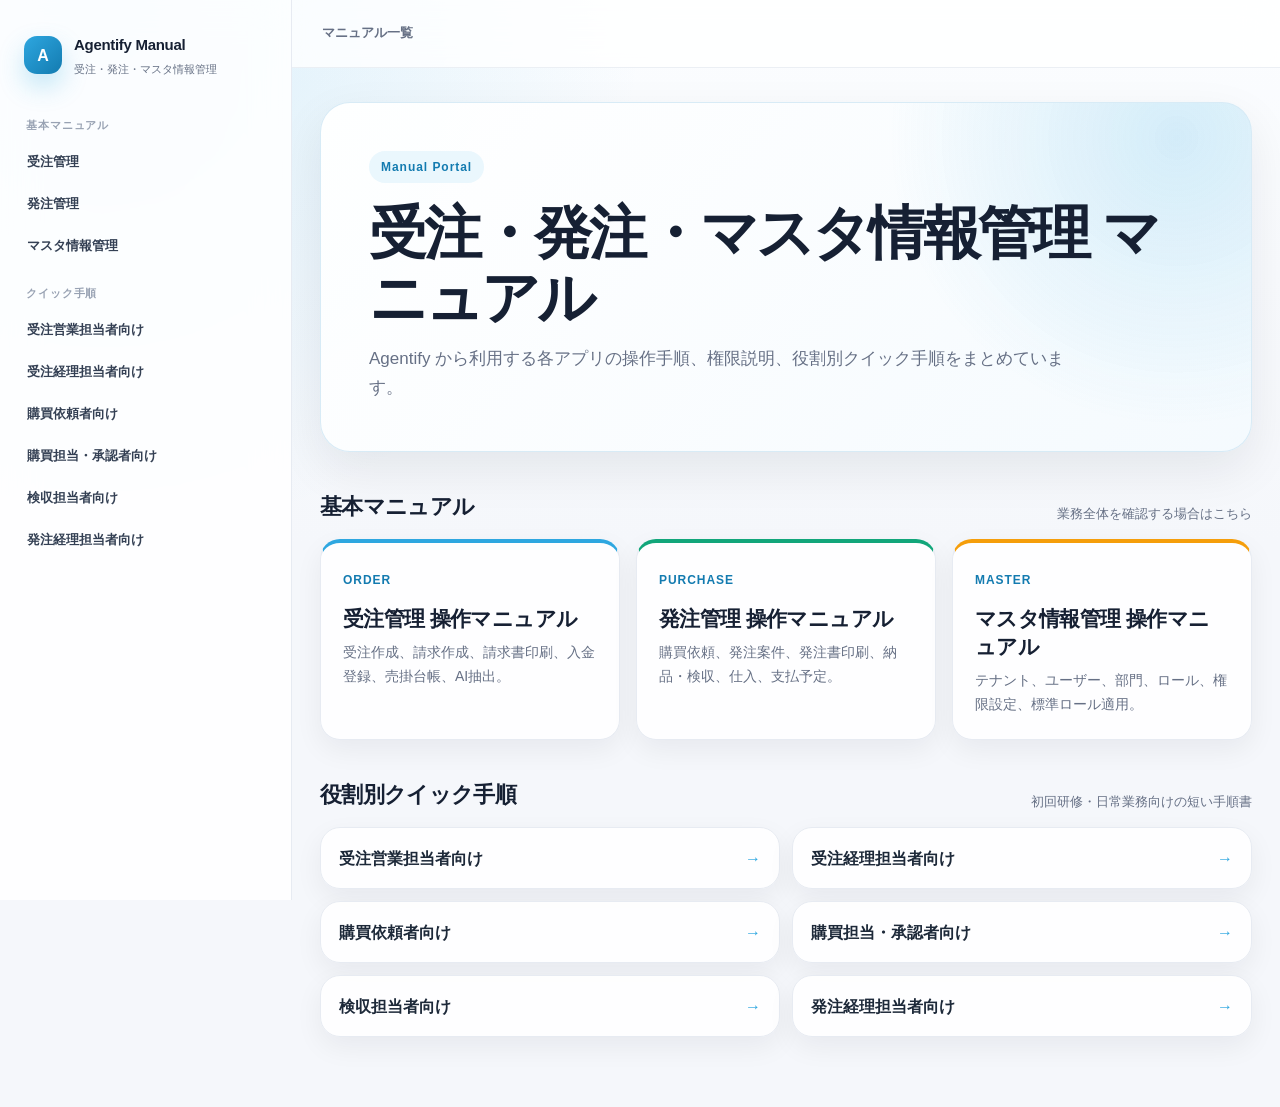
==== manuals/index.html @ 77ca08cf "reset" ====
<!doctype html>
<html lang="ja">
<head>
  <meta charset="utf-8">
  <meta name="viewport" content="width=device-width, initial-scale=1">
  <title>受注・発注・マスタ情報管理 マニュアル</title>
  <link rel="stylesheet" href="./manual-site.css">
</head>
<body>
  <div class="shell">
    <aside class="sidebar">
      <a class="brand" href="./index.html">
        <span class="brand-mark">A</span>
        <span>
          <strong>Agentify Manual</strong>
          <small>受注・発注・マスタ情報管理</small>
        </span>
      </a>

      <nav class="nav" aria-label="マニュアルメニュー">
        <p class="nav-label">基本マニュアル</p>
        <a href="#/order-management-manual.md" data-doc="order-management-manual.md">受注管理</a>
        <a href="#/purchase-management-manual.md" data-doc="purchase-management-manual.md">発注管理</a>
        <a href="#/master-management-manual.md" data-doc="master-management-manual.md">マスタ情報管理</a>

        <p class="nav-label">クイック手順</p>
        <a href="#/quick-guides/order-sales-quick-guide.md" data-doc="quick-guides/order-sales-quick-guide.md">受注営業担当者向け</a>
        <a href="#/quick-guides/order-accounting-quick-guide.md" data-doc="quick-guides/order-accounting-quick-guide.md">受注経理担当者向け</a>
        <a href="#/quick-guides/purchase-requester-quick-guide.md" data-doc="quick-guides/purchase-requester-quick-guide.md">購買依頼者向け</a>
        <a href="#/quick-guides/purchase-manager-quick-guide.md" data-doc="quick-guides/purchase-manager-quick-guide.md">購買担当・承認者向け</a>
        <a href="#/quick-guides/purchase-inspection-quick-guide.md" data-doc="quick-guides/purchase-inspection-quick-guide.md">検収担当者向け</a>
        <a href="#/quick-guides/purchase-accounting-quick-guide.md" data-doc="quick-guides/purchase-accounting-quick-guide.md">発注経理担当者向け</a>

      </nav>
    </aside>

    <main class="main">
      <header class="topbar">
        <button class="menu-button" type="button" aria-label="メニューを開く">☰</button>
        <div class="crumb" id="breadcrumb">マニュアル一覧</div>
      </header>

      <section id="home" class="home">
        <div class="hero">
          <span class="eyebrow">Manual Portal</span>
          <h1>受注・発注・マスタ情報管理 マニュアル</h1>
          <p>Agentify から利用する各アプリの操作手順、権限説明、役割別クイック手順をまとめています。</p>
        </div>

        <div class="section-title">
          <span>基本マニュアル</span>
          <small>業務全体を確認する場合はこちら</small>
        </div>
        <div class="card-grid">
          <a class="doc-card accent-order" href="#/order-management-manual.md">
            <span>Order</span>
            <strong>受注管理 操作マニュアル</strong>
            <p>受注作成、請求作成、請求書印刷、入金登録、売掛台帳、AI抽出。</p>
          </a>
          <a class="doc-card accent-purchase" href="#/purchase-management-manual.md">
            <span>Purchase</span>
            <strong>発注管理 操作マニュアル</strong>
            <p>購買依頼、発注案件、発注書印刷、納品・検収、仕入、支払予定。</p>
          </a>
          <a class="doc-card accent-master" href="#/master-management-manual.md">
            <span>Master</span>
            <strong>マスタ情報管理 操作マニュアル</strong>
            <p>テナント、ユーザー、部門、ロール、権限設定、標準ロール適用。</p>
          </a>
        </div>

        <div class="section-title">
          <span>役割別クイック手順</span>
          <small>初回研修・日常業務向けの短い手順書</small>
        </div>
        <div class="quick-grid">
          <a href="#/quick-guides/order-sales-quick-guide.md">受注営業担当者向け</a>
          <a href="#/quick-guides/order-accounting-quick-guide.md">受注経理担当者向け</a>
          <a href="#/quick-guides/purchase-requester-quick-guide.md">購買依頼者向け</a>
          <a href="#/quick-guides/purchase-manager-quick-guide.md">購買担当・承認者向け</a>
          <a href="#/quick-guides/purchase-inspection-quick-guide.md">検収担当者向け</a>
          <a href="#/quick-guides/purchase-accounting-quick-guide.md">発注経理担当者向け</a>
        </div>
      </section>

      <article id="document" class="document" hidden></article>
    </main>
  </div>

  <div class="overlay" hidden></div>
  <script src="./manual-site.js"></script>
</body>
</html>
---- manuals/manual-site.css ----
:root {
  --bg: #f5f7fb;
  --panel: #ffffff;
  --text: #162033;
  --muted: #667085;
  --line: #e7ebf2;
  --blue: #2ea7e0;
  --blue-dark: #137bb0;
  --green: #12a67a;
  --orange: #f59e0b;
  --shadow: 0 18px 48px rgba(17, 24, 39, 0.08);
}

* { box-sizing: border-box; }

body {
  margin: 0;
  color: var(--text);
  background:
    radial-gradient(circle at 8% 0%, rgba(46, 167, 224, 0.16), transparent 34rem),
    linear-gradient(180deg, #fbfdff 0%, var(--bg) 34rem);
  font-family: -apple-system, BlinkMacSystemFont, "Segoe UI", "Noto Sans JP", "Hiragino Sans", "Yu Gothic", sans-serif;
  line-height: 1.7;
}

a { color: inherit; }

.shell {
  display: grid;
  grid-template-columns: 292px minmax(0, 1fr);
  min-height: 100vh;
}

.sidebar {
  position: sticky;
  top: 0;
  height: 100vh;
  padding: 22px 16px;
  border-right: 1px solid var(--line);
  background: rgba(255, 255, 255, 0.86);
  backdrop-filter: blur(18px);
  overflow-y: auto;
}

.brand {
  display: flex;
  align-items: center;
  gap: 12px;
  padding: 10px 8px 20px;
  text-decoration: none;
}

.brand-mark {
  display: grid;
  place-items: center;
  width: 38px;
  height: 38px;
  border-radius: 13px;
  color: #fff;
  background: linear-gradient(135deg, var(--blue), var(--blue-dark));
  font-weight: 900;
  box-shadow: 0 12px 26px rgba(46, 167, 224, 0.28);
}

.brand strong {
  display: block;
  font-size: 15px;
  letter-spacing: -0.02em;
}

.brand small {
  display: block;
  margin-top: 2px;
  color: var(--muted);
  font-size: 11px;
}

.nav-label {
  margin: 18px 10px 7px;
  color: #98a2b3;
  font-size: 11px;
  font-weight: 800;
  letter-spacing: 0.08em;
}

.nav a {
  display: block;
  margin: 2px 0;
  padding: 9px 11px;
  border-radius: 11px;
  color: #344054;
  text-decoration: none;
  font-size: 13px;
  font-weight: 650;
}

.nav a:hover {
  background: #f0f7fc;
  color: var(--blue-dark);
}

.nav a.active {
  background: #e9f7fd;
  color: var(--blue-dark);
}

.main {
  min-width: 0;
}

.topbar {
  position: sticky;
  top: 0;
  z-index: 10;
  display: flex;
  align-items: center;
  justify-content: space-between;
  gap: 14px;
  min-height: 68px;
  padding: 14px 30px;
  border-bottom: 1px solid rgba(231, 235, 242, 0.8);
  background: rgba(255, 255, 255, 0.78);
  backdrop-filter: blur(18px);
}

.menu-button {
  display: none;
  width: 38px;
  height: 38px;
  border: 1px solid var(--line);
  border-radius: 12px;
  background: #fff;
  color: var(--text);
  font-size: 18px;
}

.crumb {
  color: var(--muted);
  font-size: 13px;
  font-weight: 700;
}

.home,
.document {
  width: min(1080px, calc(100% - 56px));
  margin: 0 auto;
  padding: 34px 0 70px;
}

.hero {
  padding: 48px;
  border: 1px solid rgba(214, 234, 246, 0.95);
  border-radius: 30px;
  background:
    radial-gradient(circle at 92% 10%, rgba(46, 167, 224, 0.18), transparent 18rem),
    linear-gradient(135deg, rgba(255, 255, 255, 0.94), rgba(244, 250, 254, 0.94));
  box-shadow: var(--shadow);
}

.eyebrow {
  display: inline-flex;
  padding: 6px 12px;
  border-radius: 999px;
  color: var(--blue-dark);
  background: #eaf7fd;
  font-size: 12px;
  font-weight: 900;
  letter-spacing: 0.08em;
}

.hero h1 {
  margin: 18px 0 14px;
  max-width: 820px;
  font-size: clamp(34px, 5vw, 58px);
  line-height: 1.12;
  letter-spacing: -0.05em;
}

.hero p {
  margin: 0;
  max-width: 720px;
  color: var(--muted);
  font-size: 17px;
}

.section-title {
  display: flex;
  align-items: end;
  justify-content: space-between;
  gap: 20px;
  margin: 36px 0 14px;
}

.section-title span {
  font-size: 22px;
  font-weight: 900;
  letter-spacing: -0.03em;
}

.section-title small {
  color: var(--muted);
  font-size: 13px;
}

.card-grid {
  display: grid;
  grid-template-columns: repeat(3, minmax(0, 1fr));
  gap: 16px;
}

.doc-card,
.quick-grid a {
  border: 1px solid var(--line);
  border-radius: 20px;
  background: rgba(255, 255, 255, 0.94);
  box-shadow: 0 10px 28px rgba(17, 24, 39, 0.06);
  text-decoration: none;
  transition: transform 0.16s ease, box-shadow 0.16s ease, border-color 0.16s ease;
}

.doc-card {
  min-height: 176px;
  padding: 22px;
}

.doc-card:hover,
.quick-grid a:hover {
  transform: translateY(-3px);
  border-color: #a8dff4;
  box-shadow: 0 18px 38px rgba(17, 24, 39, 0.1);
}

.doc-card span {
  display: inline-flex;
  color: var(--blue-dark);
  font-size: 12px;
  font-weight: 900;
  letter-spacing: 0.08em;
  text-transform: uppercase;
}

.doc-card strong {
  display: block;
  margin: 12px 0 8px;
  font-size: 21px;
  line-height: 1.35;
  letter-spacing: -0.03em;
}

.doc-card p {
  margin: 0;
  color: var(--muted);
  font-size: 14px;
}

.accent-order { border-top: 4px solid var(--blue); }
.accent-purchase { border-top: 4px solid var(--green); }
.accent-master { border-top: 4px solid var(--orange); }

.quick-grid {
  display: grid;
  grid-template-columns: repeat(2, minmax(0, 1fr));
  gap: 12px;
}

.quick-grid a {
  display: flex;
  align-items: center;
  justify-content: space-between;
  min-height: 62px;
  padding: 16px 18px;
  color: #1d2939;
  font-weight: 800;
}

.quick-grid a::after {
  content: "→";
  color: var(--blue);
}

.document {
  max-width: 940px;
}

.doc-body {
  padding: 42px 48px 54px;
  border: 1px solid var(--line);
  border-radius: 26px;
  background: #fff;
  box-shadow: var(--shadow);
}

.doc-body h1 {
  margin: 0 0 22px;
  font-size: 34px;
  line-height: 1.25;
  letter-spacing: -0.04em;
}

.doc-body h2 {
  margin: 42px 0 14px;
  padding-top: 22px;
  border-top: 1px solid var(--line);
  font-size: 25px;
  letter-spacing: -0.03em;
}

.doc-body h3 {
  margin: 28px 0 10px;
  font-size: 20px;
}

.doc-body p,
.doc-body li {
  color: #344054;
  font-size: 15px;
}

.doc-body a {
  color: var(--blue-dark);
  font-weight: 700;
}

.doc-body img {
  display: block;
  max-width: 100%;
  margin: 18px 0 26px;
  border: 1px solid var(--line);
  border-radius: 16px;
  box-shadow: 0 12px 30px rgba(17, 24, 39, 0.08);
}

.doc-body table {
  width: 100%;
  margin: 18px 0 24px;
  border-collapse: collapse;
  overflow: hidden;
  border-radius: 14px;
  box-shadow: 0 0 0 1px var(--line);
}

.doc-body th,
.doc-body td {
  padding: 11px 12px;
  border-bottom: 1px solid var(--line);
  text-align: left;
  vertical-align: top;
  font-size: 14px;
}

.doc-body th {
  background: #f6f8fb;
  color: #344054;
  font-weight: 900;
}

.doc-body tr:last-child td {
  border-bottom: 0;
}

.doc-body code {
  padding: 2px 6px;
  border-radius: 7px;
  background: #f2f4f7;
  color: #344054;
  font-size: 0.92em;
}

.doc-body pre {
  overflow-x: auto;
  padding: 16px;
  border-radius: 14px;
  background: #101828;
  color: #f9fafb;
}

.doc-body pre code {
  padding: 0;
  background: transparent;
  color: inherit;
}

.loading,
.error {
  padding: 34px;
  border: 1px solid var(--line);
  border-radius: 22px;
  background: #fff;
  box-shadow: var(--shadow);
}

.error {
  color: #b42318;
  background: #fff8f7;
}

.overlay {
  position: fixed;
  inset: 0;
  z-index: 20;
  background: rgba(17, 24, 39, 0.35);
}

@media (max-width: 980px) {
  .shell {
    grid-template-columns: 1fr;
  }

  .sidebar {
    position: fixed;
    inset: 0 auto 0 0;
    z-index: 30;
    width: min(320px, 86vw);
    transform: translateX(-100%);
    transition: transform 0.18s ease;
  }

  body.menu-open .sidebar {
    transform: translateX(0);
  }

  .menu-button {
    display: inline-grid;
    place-items: center;
  }

  .home,
  .document {
    width: min(100% - 32px, 940px);
  }

  .hero {
    padding: 32px 24px;
  }

  .card-grid,
  .quick-grid {
    grid-template-columns: 1fr;
  }

  .doc-body {
    padding: 28px 20px 36px;
  }

  .topbar {
    padding: 12px 16px;
  }
}
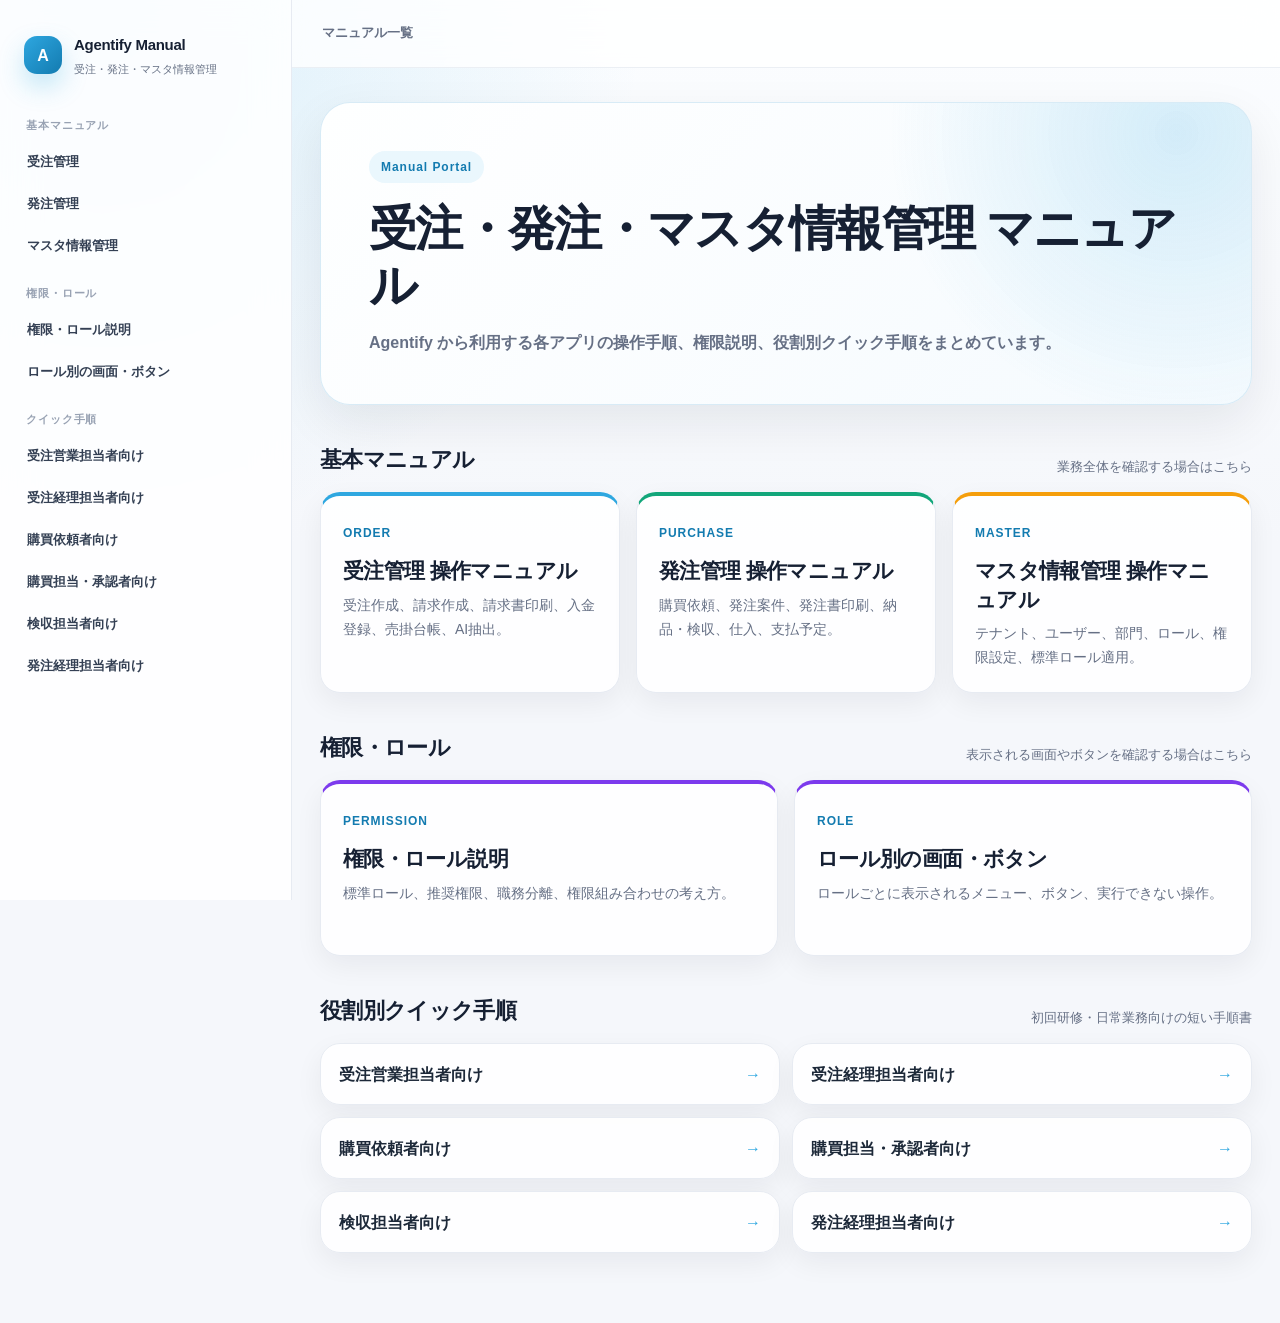
==== commit f2ef307f: "gogogo" ====
--- a/manuals/index.html
+++ b/manuals/index.html
@@ -22,6 +22,10 @@
         <a href="#/order-management-manual.md" data-doc="order-management-manual.md">受注管理</a>
         <a href="#/purchase-management-manual.md" data-doc="purchase-management-manual.md">発注管理</a>
         <a href="#/master-management-manual.md" data-doc="master-management-manual.md">マスタ情報管理</a>
+
+        <p class="nav-label">権限・ロール</p>
+        <a href="#/role-permission-guide.md" data-doc="role-permission-guide.md">権限・ロール説明</a>
+        <a href="#/role-based-operation-guide.md" data-doc="role-based-operation-guide.md">ロール別の画面・ボタン</a>
 
         <p class="nav-label">クイック手順</p>
         <a href="#/quick-guides/order-sales-quick-guide.md" data-doc="quick-guides/order-sales-quick-guide.md">受注営業担当者向け</a>
@@ -70,6 +74,23 @@
         </div>
 
         <div class="section-title">
+          <span>権限・ロール</span>
+          <small>表示される画面やボタンを確認する場合はこちら</small>
+        </div>
+        <div class="card-grid compact">
+          <a class="doc-card accent-role" href="#/role-permission-guide.md">
+            <span>Permission</span>
+            <strong>権限・ロール説明</strong>
+            <p>標準ロール、推奨権限、職務分離、権限組み合わせの考え方。</p>
+          </a>
+          <a class="doc-card accent-role" href="#/role-based-operation-guide.md">
+            <span>Role</span>
+            <strong>ロール別の画面・ボタン</strong>
+            <p>ロールごとに表示されるメニュー、ボタン、実行できない操作。</p>
+          </a>
+        </div>
+
+        <div class="section-title">
           <span>役割別クイック手順</span>
           <small>初回研修・日常業務向けの短い手順書</small>
         </div>
--- a/manuals/manual-site.css
+++ b/manuals/manual-site.css
@@ -19,8 +19,10 @@
   background:
     radial-gradient(circle at 8% 0%, rgba(46, 167, 224, 0.16), transparent 34rem),
     linear-gradient(180deg, #fbfdff 0%, var(--bg) 34rem);
-  font-family: -apple-system, BlinkMacSystemFont, "Segoe UI", "Noto Sans JP", "Hiragino Sans", "Yu Gothic", sans-serif;
+  font-family: -apple-system, BlinkMacSystemFont, "Segoe UI", "Hiragino Kaku Gothic ProN", "Yu Gothic", "Noto Sans JP", sans-serif;
   line-height: 1.7;
+  -webkit-font-smoothing: antialiased;
+  text-rendering: optimizeLegibility;
 }
 
 a { color: inherit; }
@@ -171,16 +173,18 @@
 .hero h1 {
   margin: 18px 0 14px;
   max-width: 820px;
-  font-size: clamp(34px, 5vw, 58px);
-  line-height: 1.12;
-  letter-spacing: -0.05em;
+  font-size: clamp(30px, 4.1vw, 48px);
+  line-height: 1.18;
+  letter-spacing: -0.035em;
+  font-weight: 800;
 }
 
 .hero p {
   margin: 0;
   max-width: 720px;
   color: var(--muted);
-  font-size: 17px;
+  font-size: 16px;
+  font-weight: 600;
 }
 
 .section-title {
@@ -206,6 +210,10 @@
   display: grid;
   grid-template-columns: repeat(3, minmax(0, 1fr));
   gap: 16px;
+}
+
+.card-grid.compact {
+  grid-template-columns: repeat(2, minmax(0, 1fr));
 }
 
 .doc-card,
@@ -256,6 +264,7 @@
 .accent-order { border-top: 4px solid var(--blue); }
 .accent-purchase { border-top: 4px solid var(--green); }
 .accent-master { border-top: 4px solid var(--orange); }
+.accent-role { border-top: 4px solid #7c3aed; }
 
 .quick-grid {
   display: grid;
@@ -279,15 +288,29 @@
 }
 
 .document {
-  max-width: 940px;
+  max-width: 1180px;
+}
+
+.doc-layout {
+  display: grid;
+  grid-template-columns: minmax(0, 1fr) 240px;
+  gap: 22px;
+  align-items: start;
 }
 
 .doc-body {
+  min-width: 0;
   padding: 42px 48px 54px;
   border: 1px solid var(--line);
   border-radius: 26px;
   background: #fff;
   box-shadow: var(--shadow);
+}
+
+.doc-body h1,
+.doc-body h2,
+.doc-body h3 {
+  scroll-margin-top: 92px;
 }
 
 .doc-body h1 {
@@ -380,6 +403,46 @@
   color: inherit;
 }
 
+.toc {
+  position: sticky;
+  top: 88px;
+  max-height: calc(100vh - 112px);
+  overflow-y: auto;
+  padding: 18px 16px;
+  border: 1px solid var(--line);
+  border-radius: 20px;
+  background: rgba(255, 255, 255, 0.88);
+  box-shadow: 0 10px 28px rgba(17, 24, 39, 0.06);
+}
+
+.toc-title {
+  margin-bottom: 10px;
+  color: #98a2b3;
+  font-size: 12px;
+  font-weight: 900;
+  letter-spacing: 0.08em;
+}
+
+.toc a {
+  display: block;
+  padding: 6px 0;
+  color: #475467;
+  text-decoration: none;
+  font-size: 13px;
+  line-height: 1.45;
+  border-left: 2px solid transparent;
+}
+
+.toc a:hover {
+  color: var(--blue-dark);
+}
+
+.toc .toc-level-3 {
+  padding-left: 12px;
+  color: #667085;
+  font-size: 12px;
+}
+
 .loading,
 .error {
   padding: 34px;
@@ -442,6 +505,14 @@
     padding: 28px 20px 36px;
   }
 
+  .doc-layout {
+    display: block;
+  }
+
+  .toc {
+    display: none;
+  }
+
   .topbar {
     padding: 12px 16px;
   }
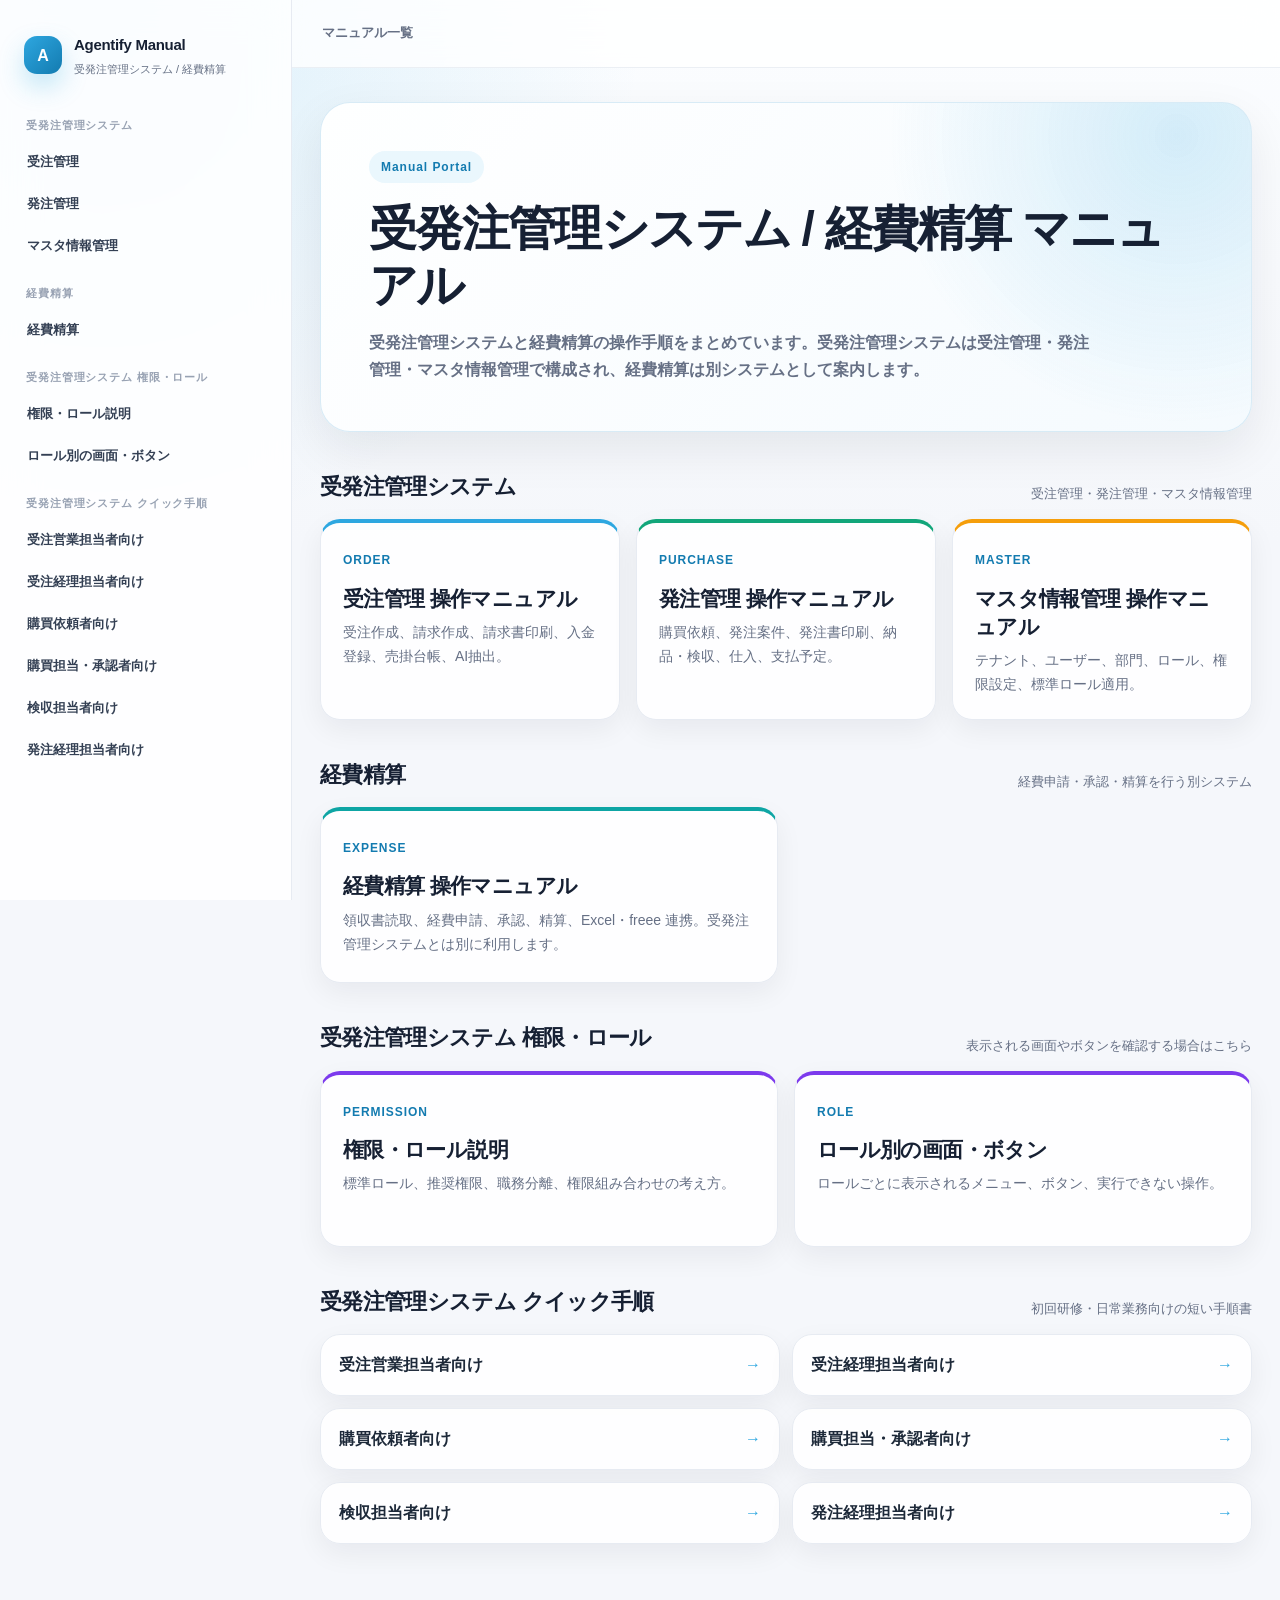
==== commit 9a40bfe4: "new manual" ====
--- a/manuals/index.html
+++ b/manuals/index.html
@@ -3,7 +3,7 @@
 <head>
   <meta charset="utf-8">
   <meta name="viewport" content="width=device-width, initial-scale=1">
-  <title>受注・発注・マスタ情報管理 マニュアル</title>
+  <title>受発注管理システム / 経費精算 マニュアル</title>
   <link rel="stylesheet" href="./manual-site.css">
 </head>
 <body>
@@ -13,21 +13,24 @@
         <span class="brand-mark">A</span>
         <span>
           <strong>Agentify Manual</strong>
-          <small>受注・発注・マスタ情報管理</small>
+          <small>受発注管理システム / 経費精算</small>
         </span>
       </a>
 
       <nav class="nav" aria-label="マニュアルメニュー">
-        <p class="nav-label">基本マニュアル</p>
+        <p class="nav-label">受発注管理システム</p>
         <a href="#/order-management-manual.md" data-doc="order-management-manual.md">受注管理</a>
         <a href="#/purchase-management-manual.md" data-doc="purchase-management-manual.md">発注管理</a>
         <a href="#/master-management-manual.md" data-doc="master-management-manual.md">マスタ情報管理</a>
 
-        <p class="nav-label">権限・ロール</p>
+        <p class="nav-label">経費精算</p>
+        <a href="#/expense-management-manual.md" data-doc="expense-management-manual.md">経費精算</a>
+
+        <p class="nav-label">受発注管理システム 権限・ロール</p>
         <a href="#/role-permission-guide.md" data-doc="role-permission-guide.md">権限・ロール説明</a>
         <a href="#/role-based-operation-guide.md" data-doc="role-based-operation-guide.md">ロール別の画面・ボタン</a>
 
-        <p class="nav-label">クイック手順</p>
+        <p class="nav-label">受発注管理システム クイック手順</p>
         <a href="#/quick-guides/order-sales-quick-guide.md" data-doc="quick-guides/order-sales-quick-guide.md">受注営業担当者向け</a>
         <a href="#/quick-guides/order-accounting-quick-guide.md" data-doc="quick-guides/order-accounting-quick-guide.md">受注経理担当者向け</a>
         <a href="#/quick-guides/purchase-requester-quick-guide.md" data-doc="quick-guides/purchase-requester-quick-guide.md">購買依頼者向け</a>
@@ -47,13 +50,13 @@
       <section id="home" class="home">
         <div class="hero">
           <span class="eyebrow">Manual Portal</span>
-          <h1>受注・発注・マスタ情報管理 マニュアル</h1>
-          <p>Agentify から利用する各アプリの操作手順、権限説明、役割別クイック手順をまとめています。</p>
+          <h1>受発注管理システム / 経費精算 マニュアル</h1>
+          <p>受発注管理システムと経費精算の操作手順をまとめています。受発注管理システムは受注管理・発注管理・マスタ情報管理で構成され、経費精算は別システムとして案内します。</p>
         </div>
 
         <div class="section-title">
-          <span>基本マニュアル</span>
-          <small>業務全体を確認する場合はこちら</small>
+          <span>受発注管理システム</span>
+          <small>受注管理・発注管理・マスタ情報管理</small>
         </div>
         <div class="card-grid">
           <a class="doc-card accent-order" href="#/order-management-manual.md">
@@ -74,7 +77,19 @@
         </div>
 
         <div class="section-title">
-          <span>権限・ロール</span>
+          <span>経費精算</span>
+          <small>経費申請・承認・精算を行う別システム</small>
+        </div>
+        <div class="card-grid compact">
+          <a class="doc-card accent-expense" href="#/expense-management-manual.md">
+            <span>Expense</span>
+            <strong>経費精算 操作マニュアル</strong>
+            <p>領収書読取、経費申請、承認、精算、Excel・freee 連携。受発注管理システムとは別に利用します。</p>
+          </a>
+        </div>
+
+        <div class="section-title">
+          <span>受発注管理システム 権限・ロール</span>
           <small>表示される画面やボタンを確認する場合はこちら</small>
         </div>
         <div class="card-grid compact">
@@ -91,7 +106,7 @@
         </div>
 
         <div class="section-title">
-          <span>役割別クイック手順</span>
+          <span>受発注管理システム クイック手順</span>
           <small>初回研修・日常業務向けの短い手順書</small>
         </div>
         <div class="quick-grid">
--- a/manuals/manual-site.css
+++ b/manuals/manual-site.css
@@ -264,6 +264,7 @@
 .accent-order { border-top: 4px solid var(--blue); }
 .accent-purchase { border-top: 4px solid var(--green); }
 .accent-master { border-top: 4px solid var(--orange); }
+.accent-expense { border-top: 4px solid #0ea5a4; }
 .accent-role { border-top: 4px solid #7c3aed; }
 
 .quick-grid {
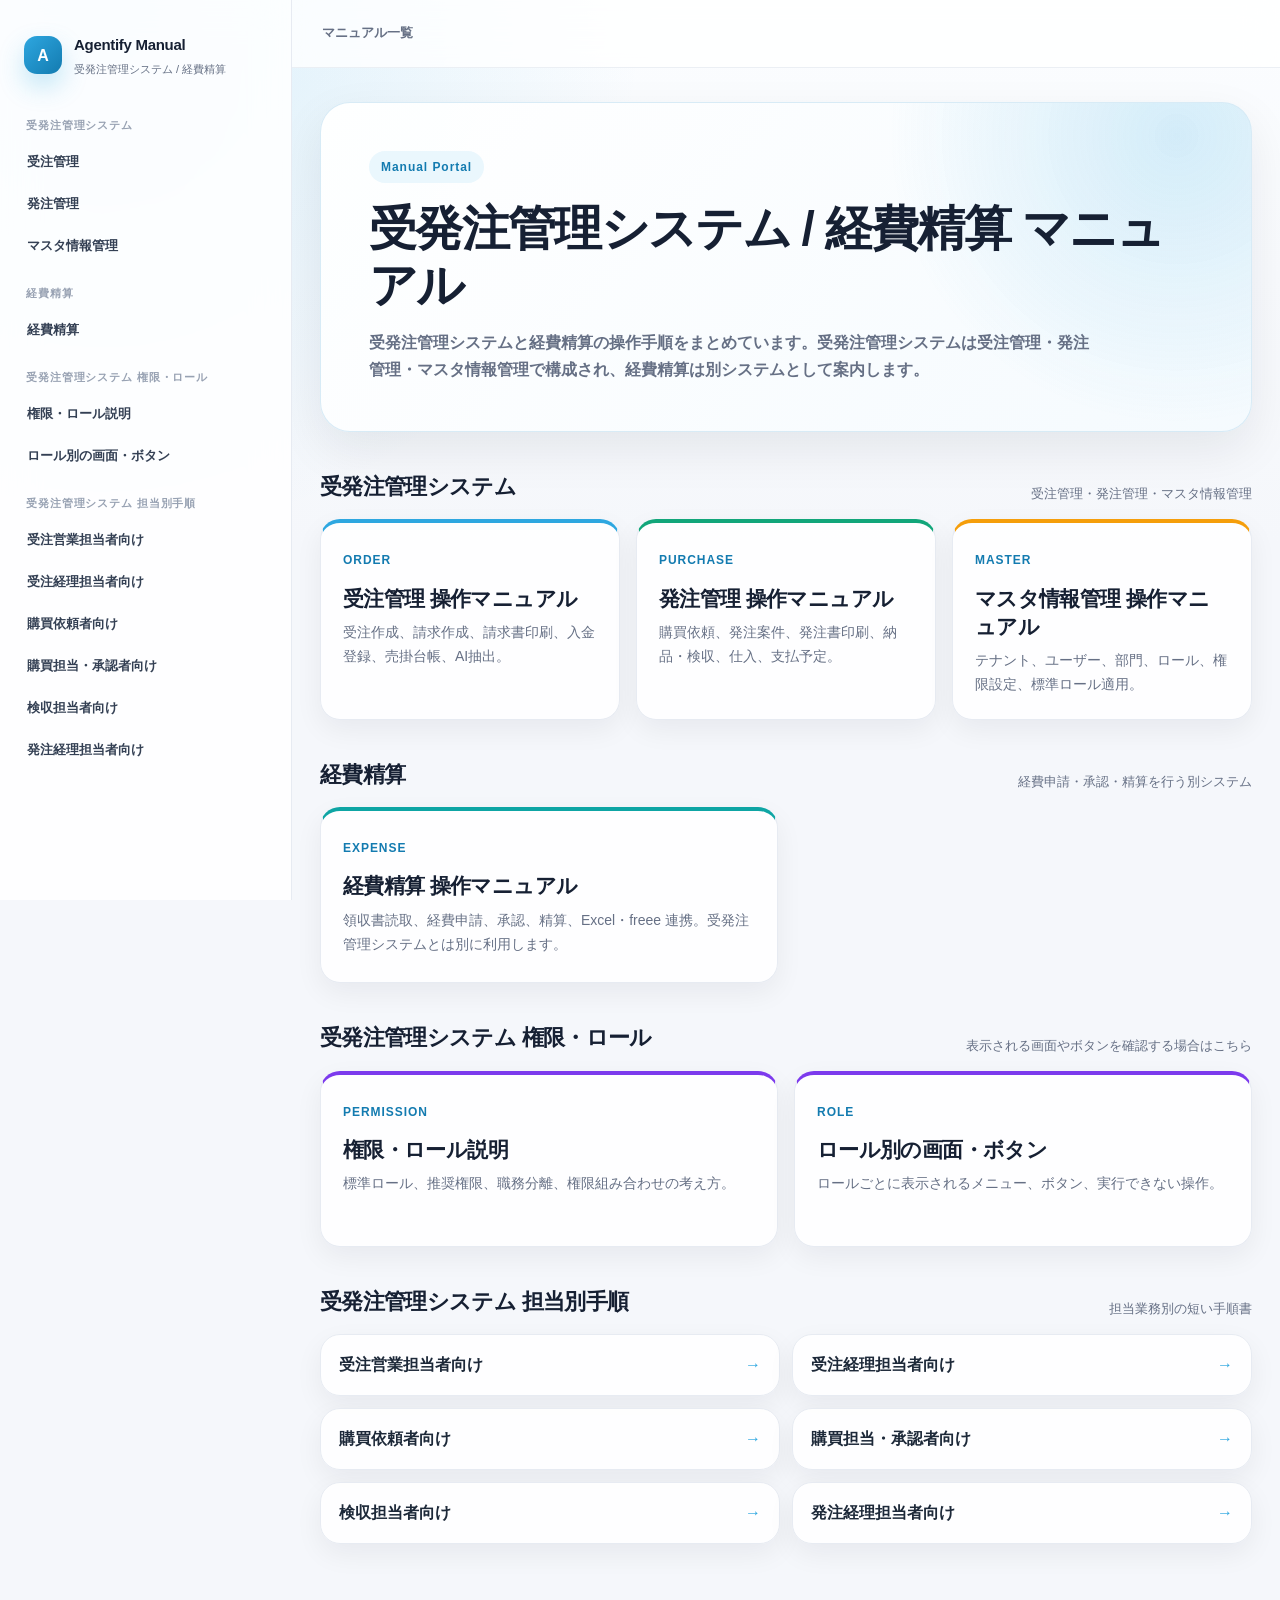
==== commit 2927f2af: "6195" ====
--- a/manuals/index.html
+++ b/manuals/index.html
@@ -30,7 +30,7 @@
         <a href="#/role-permission-guide.md" data-doc="role-permission-guide.md">権限・ロール説明</a>
         <a href="#/role-based-operation-guide.md" data-doc="role-based-operation-guide.md">ロール別の画面・ボタン</a>
 
-        <p class="nav-label">受発注管理システム クイック手順</p>
+        <p class="nav-label">受発注管理システム 担当別手順</p>
         <a href="#/quick-guides/order-sales-quick-guide.md" data-doc="quick-guides/order-sales-quick-guide.md">受注営業担当者向け</a>
         <a href="#/quick-guides/order-accounting-quick-guide.md" data-doc="quick-guides/order-accounting-quick-guide.md">受注経理担当者向け</a>
         <a href="#/quick-guides/purchase-requester-quick-guide.md" data-doc="quick-guides/purchase-requester-quick-guide.md">購買依頼者向け</a>
@@ -106,8 +106,8 @@
         </div>
 
         <div class="section-title">
-          <span>受発注管理システム クイック手順</span>
-          <small>初回研修・日常業務向けの短い手順書</small>
+          <span>受発注管理システム 担当別手順</span>
+          <small>担当業務別の短い手順書</small>
         </div>
         <div class="quick-grid">
           <a href="#/quick-guides/order-sales-quick-guide.md">受注営業担当者向け</a>
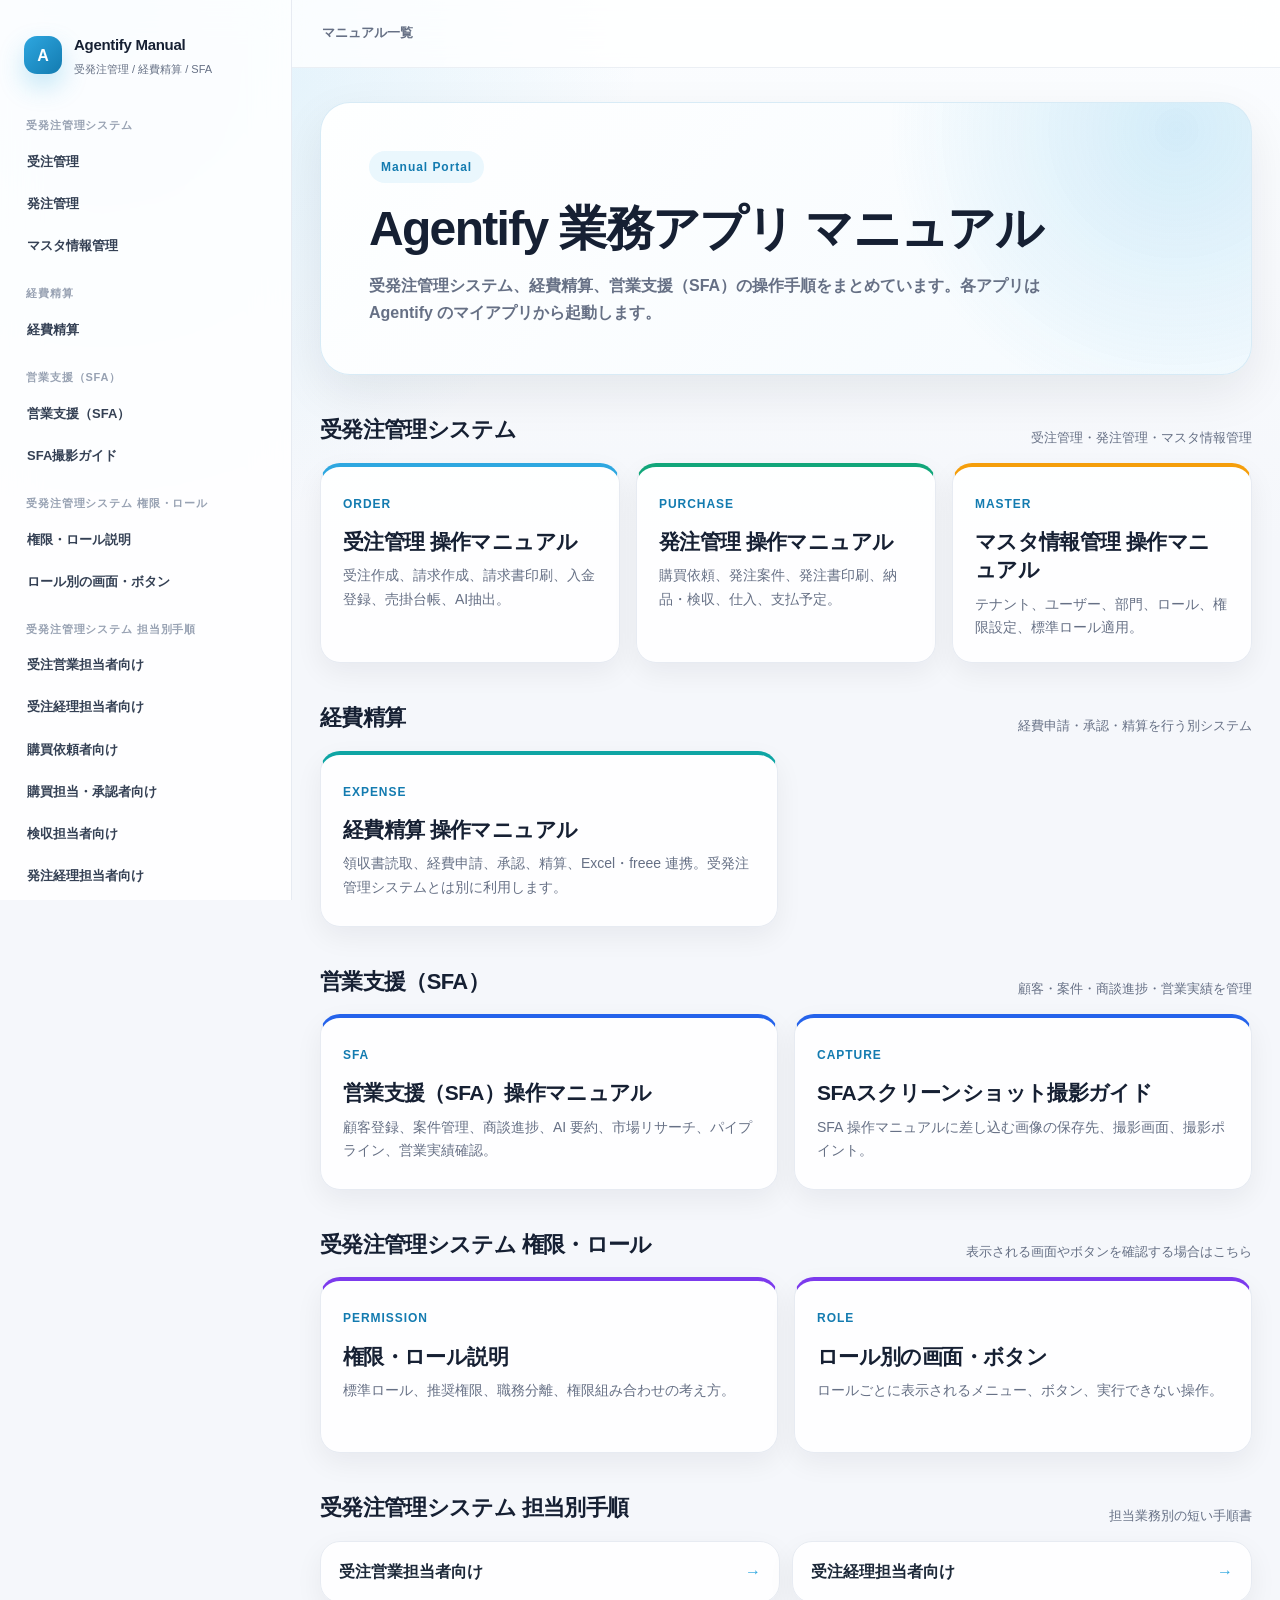
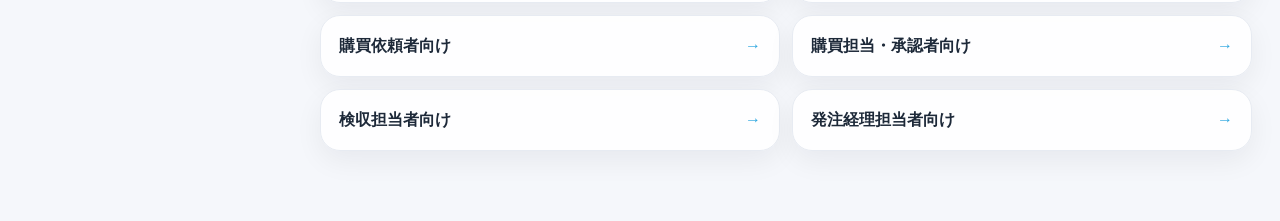
==== commit 10ea2663: "sfa" ====
--- a/manuals/index.html
+++ b/manuals/index.html
@@ -3,7 +3,7 @@
 <head>
   <meta charset="utf-8">
   <meta name="viewport" content="width=device-width, initial-scale=1">
-  <title>受発注管理システム / 経費精算 マニュアル</title>
+  <title>Agentify 業務アプリ マニュアル</title>
   <link rel="stylesheet" href="./manual-site.css">
 </head>
 <body>
@@ -13,7 +13,7 @@
         <span class="brand-mark">A</span>
         <span>
           <strong>Agentify Manual</strong>
-          <small>受発注管理システム / 経費精算</small>
+          <small>受発注管理 / 経費精算 / SFA</small>
         </span>
       </a>
 
@@ -25,6 +25,10 @@
 
         <p class="nav-label">経費精算</p>
         <a href="#/expense-management-manual.md" data-doc="expense-management-manual.md">経費精算</a>
+
+        <p class="nav-label">営業支援（SFA）</p>
+        <a href="#/sfa-management-manual.md" data-doc="sfa-management-manual.md">営業支援（SFA）</a>
+        <a href="#/sfa-screenshot-guide.md" data-doc="sfa-screenshot-guide.md">SFA撮影ガイド</a>
 
         <p class="nav-label">受発注管理システム 権限・ロール</p>
         <a href="#/role-permission-guide.md" data-doc="role-permission-guide.md">権限・ロール説明</a>
@@ -50,8 +54,8 @@
       <section id="home" class="home">
         <div class="hero">
           <span class="eyebrow">Manual Portal</span>
-          <h1>受発注管理システム / 経費精算 マニュアル</h1>
-          <p>受発注管理システムと経費精算の操作手順をまとめています。受発注管理システムは受注管理・発注管理・マスタ情報管理で構成され、経費精算は別システムとして案内します。</p>
+          <h1>Agentify 業務アプリ マニュアル</h1>
+          <p>受発注管理システム、経費精算、営業支援（SFA）の操作手順をまとめています。各アプリは Agentify のマイアプリから起動します。</p>
         </div>
 
         <div class="section-title">
@@ -85,6 +89,23 @@
             <span>Expense</span>
             <strong>経費精算 操作マニュアル</strong>
             <p>領収書読取、経費申請、承認、精算、Excel・freee 連携。受発注管理システムとは別に利用します。</p>
+          </a>
+        </div>
+
+        <div class="section-title">
+          <span>営業支援（SFA）</span>
+          <small>顧客・案件・商談進捗・営業実績を管理</small>
+        </div>
+        <div class="card-grid compact">
+          <a class="doc-card accent-sfa" href="#/sfa-management-manual.md">
+            <span>SFA</span>
+            <strong>営業支援（SFA）操作マニュアル</strong>
+            <p>顧客登録、案件管理、商談進捗、AI 要約、市場リサーチ、パイプライン、営業実績確認。</p>
+          </a>
+          <a class="doc-card accent-sfa" href="#/sfa-screenshot-guide.md">
+            <span>Capture</span>
+            <strong>SFAスクリーンショット撮影ガイド</strong>
+            <p>SFA 操作マニュアルに差し込む画像の保存先、撮影画面、撮影ポイント。</p>
           </a>
         </div>
 
--- a/manuals/manual-site.css
+++ b/manuals/manual-site.css
@@ -266,6 +266,7 @@
 .accent-master { border-top: 4px solid var(--orange); }
 .accent-expense { border-top: 4px solid #0ea5a4; }
 .accent-role { border-top: 4px solid #7c3aed; }
+.accent-sfa { border-top: 4px solid #2563eb; }
 
 .quick-grid {
   display: grid;
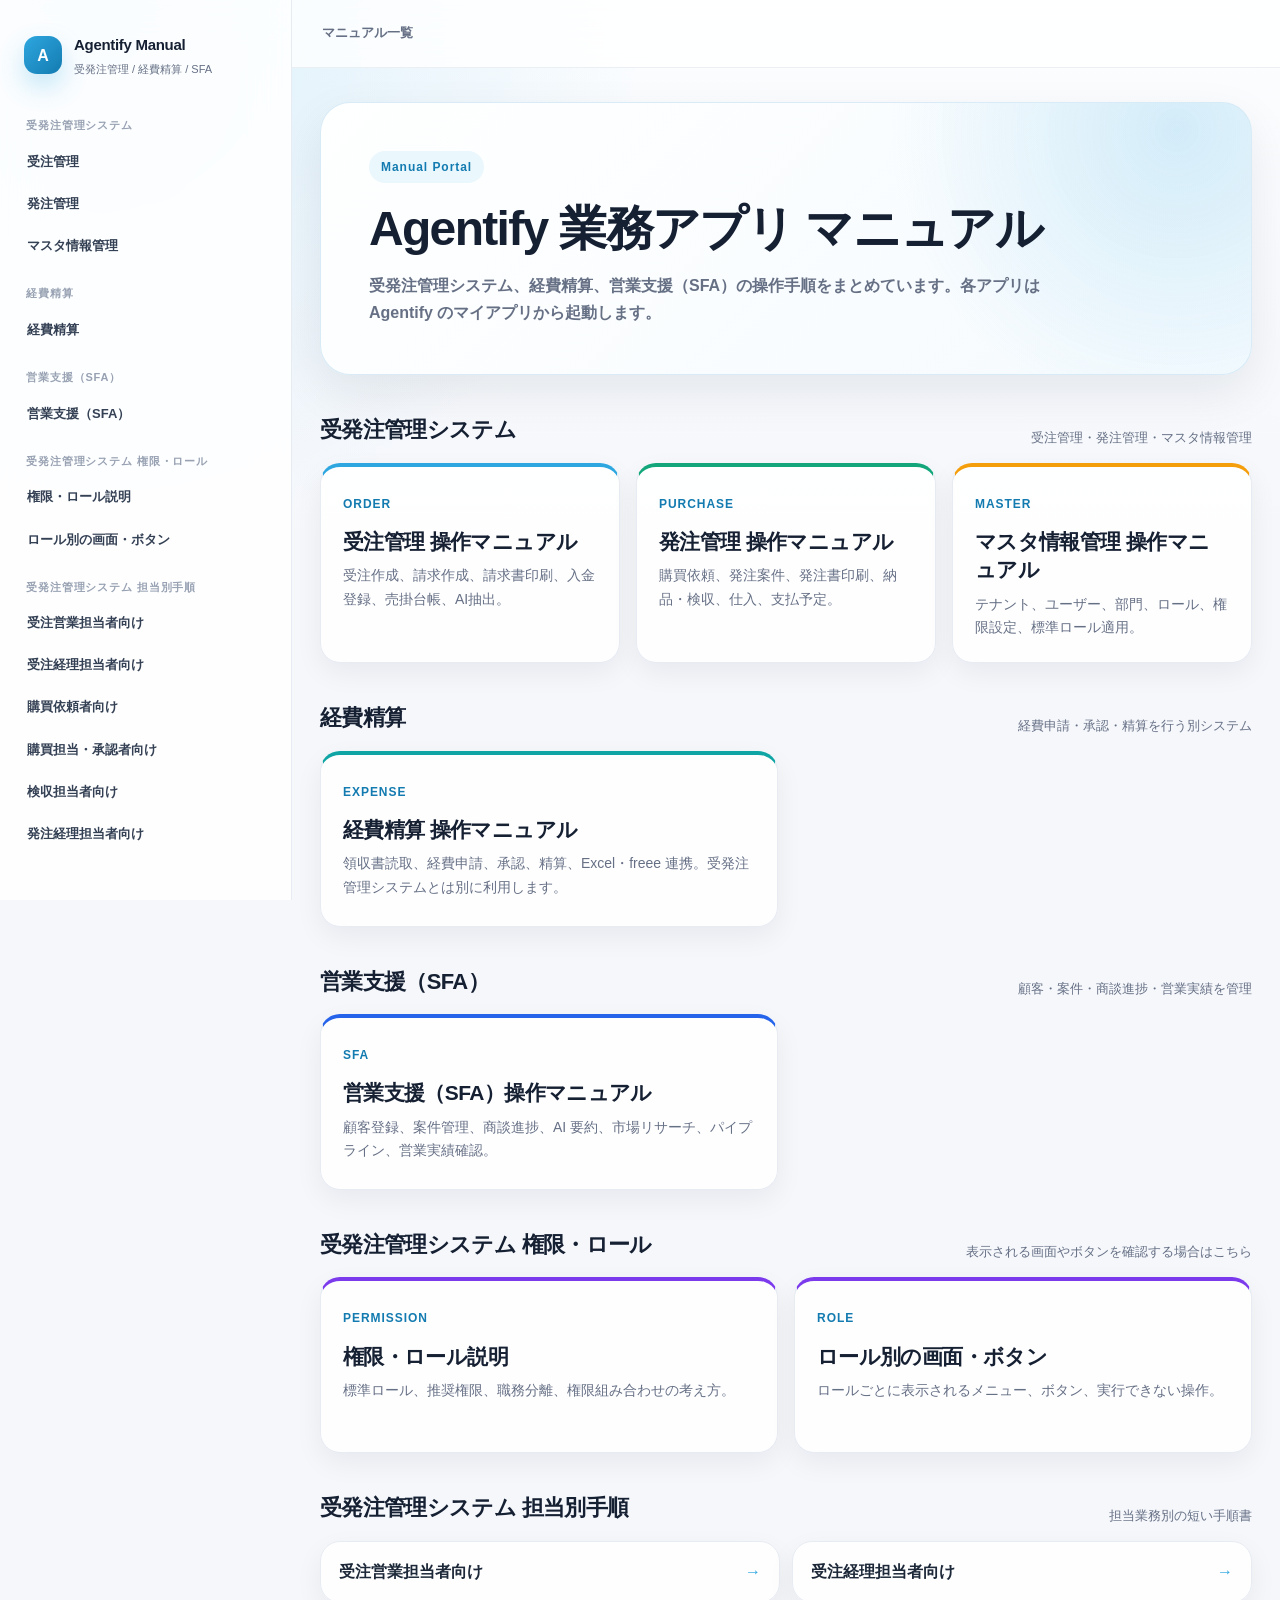
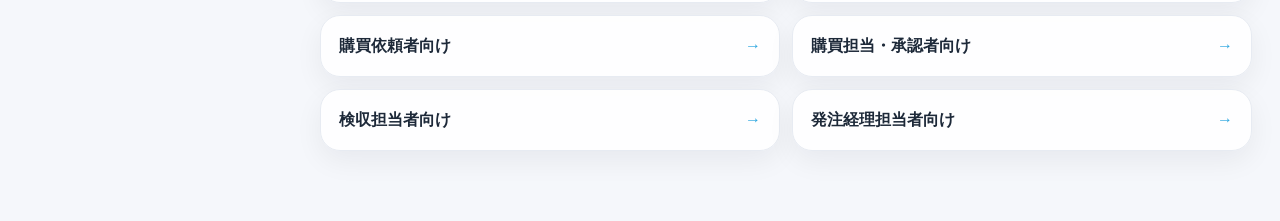
==== commit 81806e32: "update" ====
--- a/manuals/index.html
+++ b/manuals/index.html
@@ -28,7 +28,6 @@
 
         <p class="nav-label">営業支援（SFA）</p>
         <a href="#/sfa-management-manual.md" data-doc="sfa-management-manual.md">営業支援（SFA）</a>
-        <a href="#/sfa-screenshot-guide.md" data-doc="sfa-screenshot-guide.md">SFA撮影ガイド</a>
 
         <p class="nav-label">受発注管理システム 権限・ロール</p>
         <a href="#/role-permission-guide.md" data-doc="role-permission-guide.md">権限・ロール説明</a>
@@ -102,11 +101,6 @@
             <strong>営業支援（SFA）操作マニュアル</strong>
             <p>顧客登録、案件管理、商談進捗、AI 要約、市場リサーチ、パイプライン、営業実績確認。</p>
           </a>
-          <a class="doc-card accent-sfa" href="#/sfa-screenshot-guide.md">
-            <span>Capture</span>
-            <strong>SFAスクリーンショット撮影ガイド</strong>
-            <p>SFA 操作マニュアルに差し込む画像の保存先、撮影画面、撮影ポイント。</p>
-          </a>
         </div>
 
         <div class="section-title">
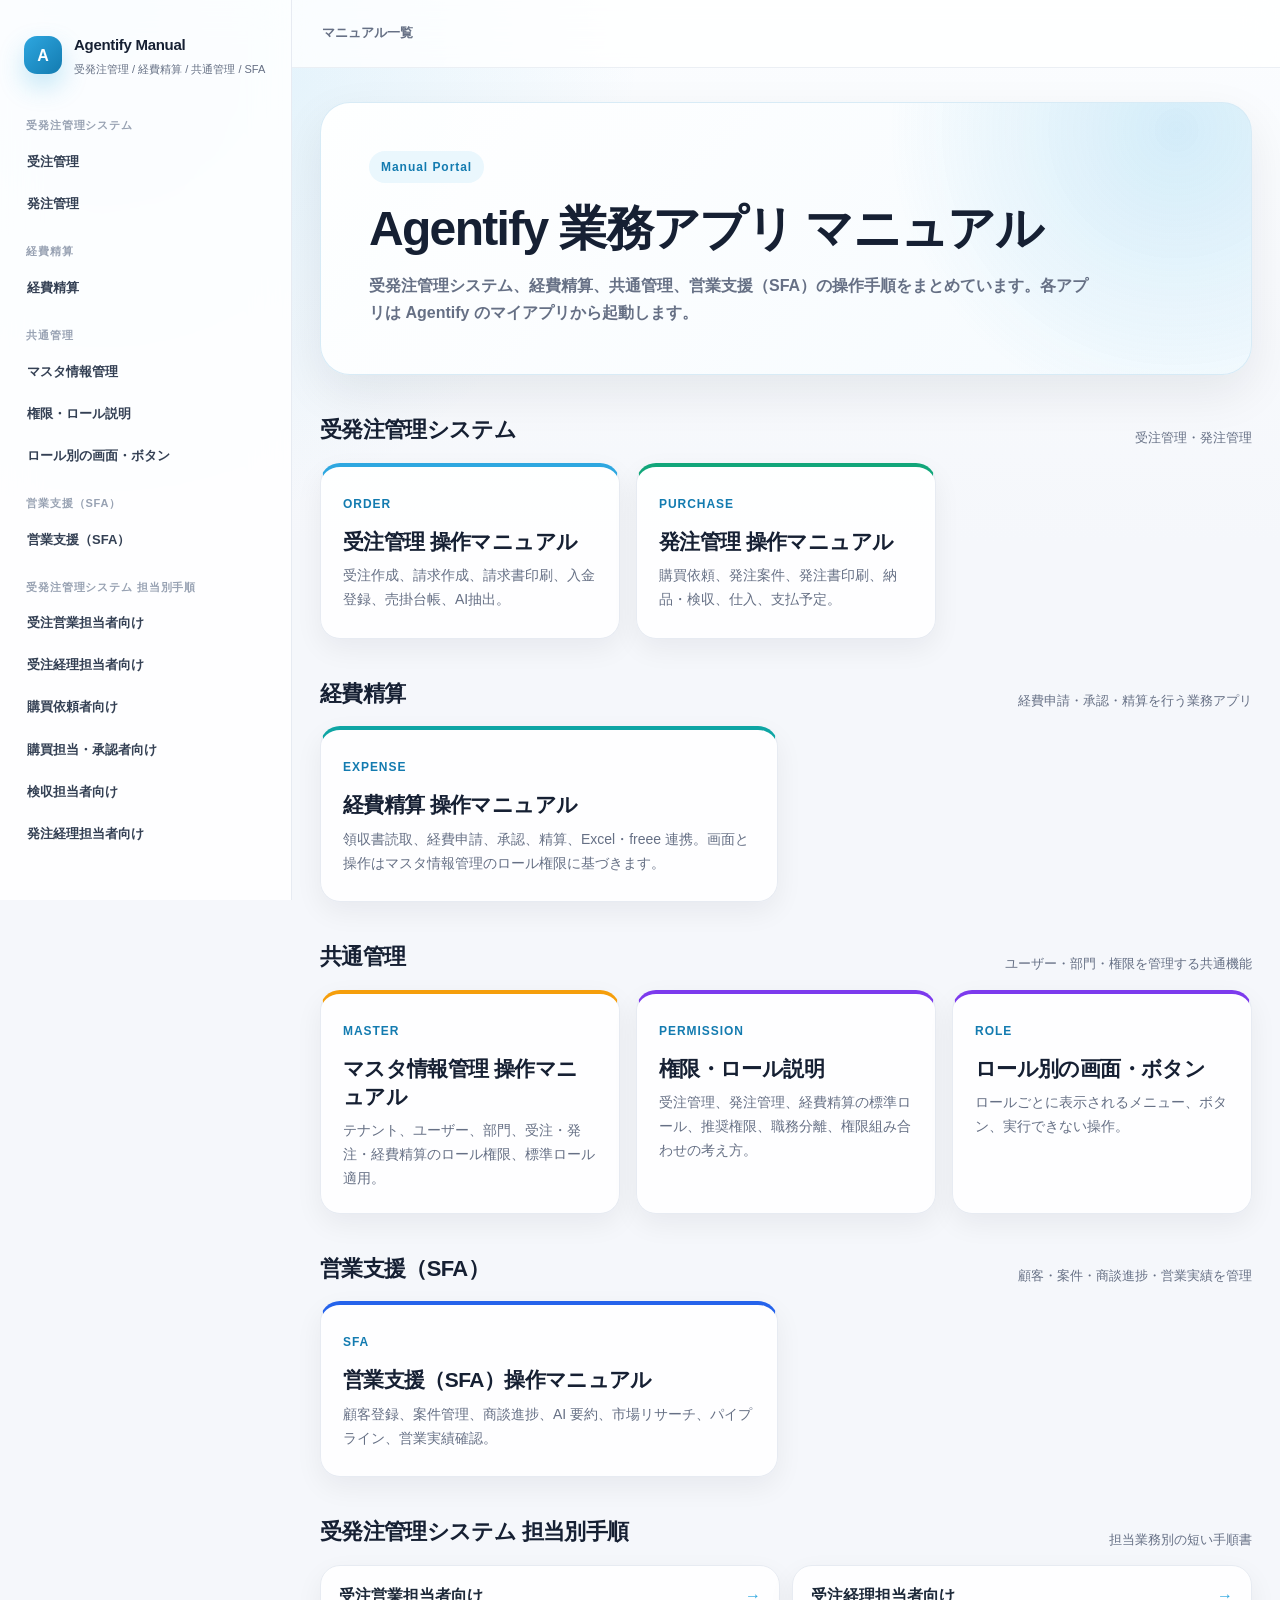
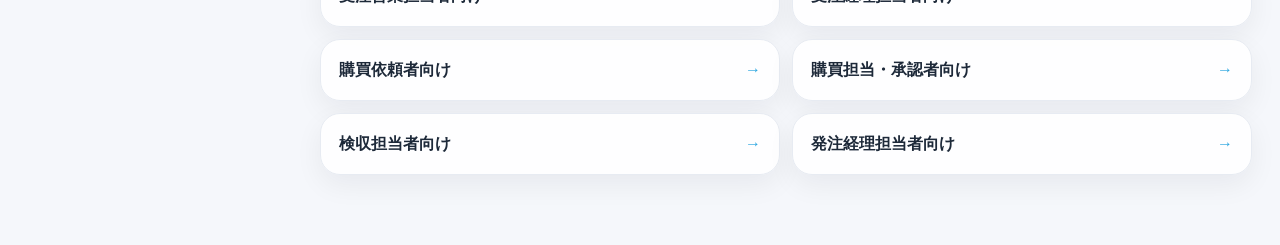
==== commit 893373d0: "expense update" ====
--- a/manuals/index.html
+++ b/manuals/index.html
@@ -13,7 +13,7 @@
         <span class="brand-mark">A</span>
         <span>
           <strong>Agentify Manual</strong>
-          <small>受発注管理 / 経費精算 / SFA</small>
+          <small>受発注管理 / 経費精算 / 共通管理 / SFA</small>
         </span>
       </a>
 
@@ -21,17 +21,17 @@
         <p class="nav-label">受発注管理システム</p>
         <a href="#/order-management-manual.md" data-doc="order-management-manual.md">受注管理</a>
         <a href="#/purchase-management-manual.md" data-doc="purchase-management-manual.md">発注管理</a>
-        <a href="#/master-management-manual.md" data-doc="master-management-manual.md">マスタ情報管理</a>
 
         <p class="nav-label">経費精算</p>
         <a href="#/expense-management-manual.md" data-doc="expense-management-manual.md">経費精算</a>
 
+        <p class="nav-label">共通管理</p>
+        <a href="#/master-management-manual.md" data-doc="master-management-manual.md">マスタ情報管理</a>
+        <a href="#/role-permission-guide.md" data-doc="role-permission-guide.md">権限・ロール説明</a>
+        <a href="#/role-based-operation-guide.md" data-doc="role-based-operation-guide.md">ロール別の画面・ボタン</a>
+
         <p class="nav-label">営業支援（SFA）</p>
         <a href="#/sfa-management-manual.md" data-doc="sfa-management-manual.md">営業支援（SFA）</a>
-
-        <p class="nav-label">受発注管理システム 権限・ロール</p>
-        <a href="#/role-permission-guide.md" data-doc="role-permission-guide.md">権限・ロール説明</a>
-        <a href="#/role-based-operation-guide.md" data-doc="role-based-operation-guide.md">ロール別の画面・ボタン</a>
 
         <p class="nav-label">受発注管理システム 担当別手順</p>
         <a href="#/quick-guides/order-sales-quick-guide.md" data-doc="quick-guides/order-sales-quick-guide.md">受注営業担当者向け</a>
@@ -54,12 +54,12 @@
         <div class="hero">
           <span class="eyebrow">Manual Portal</span>
           <h1>Agentify 業務アプリ マニュアル</h1>
-          <p>受発注管理システム、経費精算、営業支援（SFA）の操作手順をまとめています。各アプリは Agentify のマイアプリから起動します。</p>
+          <p>受発注管理システム、経費精算、共通管理、営業支援（SFA）の操作手順をまとめています。各アプリは Agentify のマイアプリから起動します。</p>
         </div>
 
         <div class="section-title">
           <span>受発注管理システム</span>
-          <small>受注管理・発注管理・マスタ情報管理</small>
+          <small>受注管理・発注管理</small>
         </div>
         <div class="card-grid">
           <a class="doc-card accent-order" href="#/order-management-manual.md">
@@ -72,22 +72,39 @@
             <strong>発注管理 操作マニュアル</strong>
             <p>購買依頼、発注案件、発注書印刷、納品・検収、仕入、支払予定。</p>
           </a>
-          <a class="doc-card accent-master" href="#/master-management-manual.md">
-            <span>Master</span>
-            <strong>マスタ情報管理 操作マニュアル</strong>
-            <p>テナント、ユーザー、部門、ロール、権限設定、標準ロール適用。</p>
-          </a>
         </div>
 
         <div class="section-title">
           <span>経費精算</span>
-          <small>経費申請・承認・精算を行う別システム</small>
+          <small>経費申請・承認・精算を行う業務アプリ</small>
         </div>
         <div class="card-grid compact">
           <a class="doc-card accent-expense" href="#/expense-management-manual.md">
             <span>Expense</span>
             <strong>経費精算 操作マニュアル</strong>
-            <p>領収書読取、経費申請、承認、精算、Excel・freee 連携。受発注管理システムとは別に利用します。</p>
+            <p>領収書読取、経費申請、承認、精算、Excel・freee 連携。画面と操作はマスタ情報管理のロール権限に基づきます。</p>
+          </a>
+        </div>
+
+        <div class="section-title">
+          <span>共通管理</span>
+          <small>ユーザー・部門・権限を管理する共通機能</small>
+        </div>
+        <div class="card-grid">
+          <a class="doc-card accent-master" href="#/master-management-manual.md">
+            <span>Master</span>
+            <strong>マスタ情報管理 操作マニュアル</strong>
+            <p>テナント、ユーザー、部門、受注・発注・経費精算のロール権限、標準ロール適用。</p>
+          </a>
+          <a class="doc-card accent-role" href="#/role-permission-guide.md">
+            <span>Permission</span>
+            <strong>権限・ロール説明</strong>
+            <p>受注管理、発注管理、経費精算の標準ロール、推奨権限、職務分離、権限組み合わせの考え方。</p>
+          </a>
+          <a class="doc-card accent-role" href="#/role-based-operation-guide.md">
+            <span>Role</span>
+            <strong>ロール別の画面・ボタン</strong>
+            <p>ロールごとに表示されるメニュー、ボタン、実行できない操作。</p>
           </a>
         </div>
 
@@ -100,23 +117,6 @@
             <span>SFA</span>
             <strong>営業支援（SFA）操作マニュアル</strong>
             <p>顧客登録、案件管理、商談進捗、AI 要約、市場リサーチ、パイプライン、営業実績確認。</p>
-          </a>
-        </div>
-
-        <div class="section-title">
-          <span>受発注管理システム 権限・ロール</span>
-          <small>表示される画面やボタンを確認する場合はこちら</small>
-        </div>
-        <div class="card-grid compact">
-          <a class="doc-card accent-role" href="#/role-permission-guide.md">
-            <span>Permission</span>
-            <strong>権限・ロール説明</strong>
-            <p>標準ロール、推奨権限、職務分離、権限組み合わせの考え方。</p>
-          </a>
-          <a class="doc-card accent-role" href="#/role-based-operation-guide.md">
-            <span>Role</span>
-            <strong>ロール別の画面・ボタン</strong>
-            <p>ロールごとに表示されるメニュー、ボタン、実行できない操作。</p>
           </a>
         </div>
 
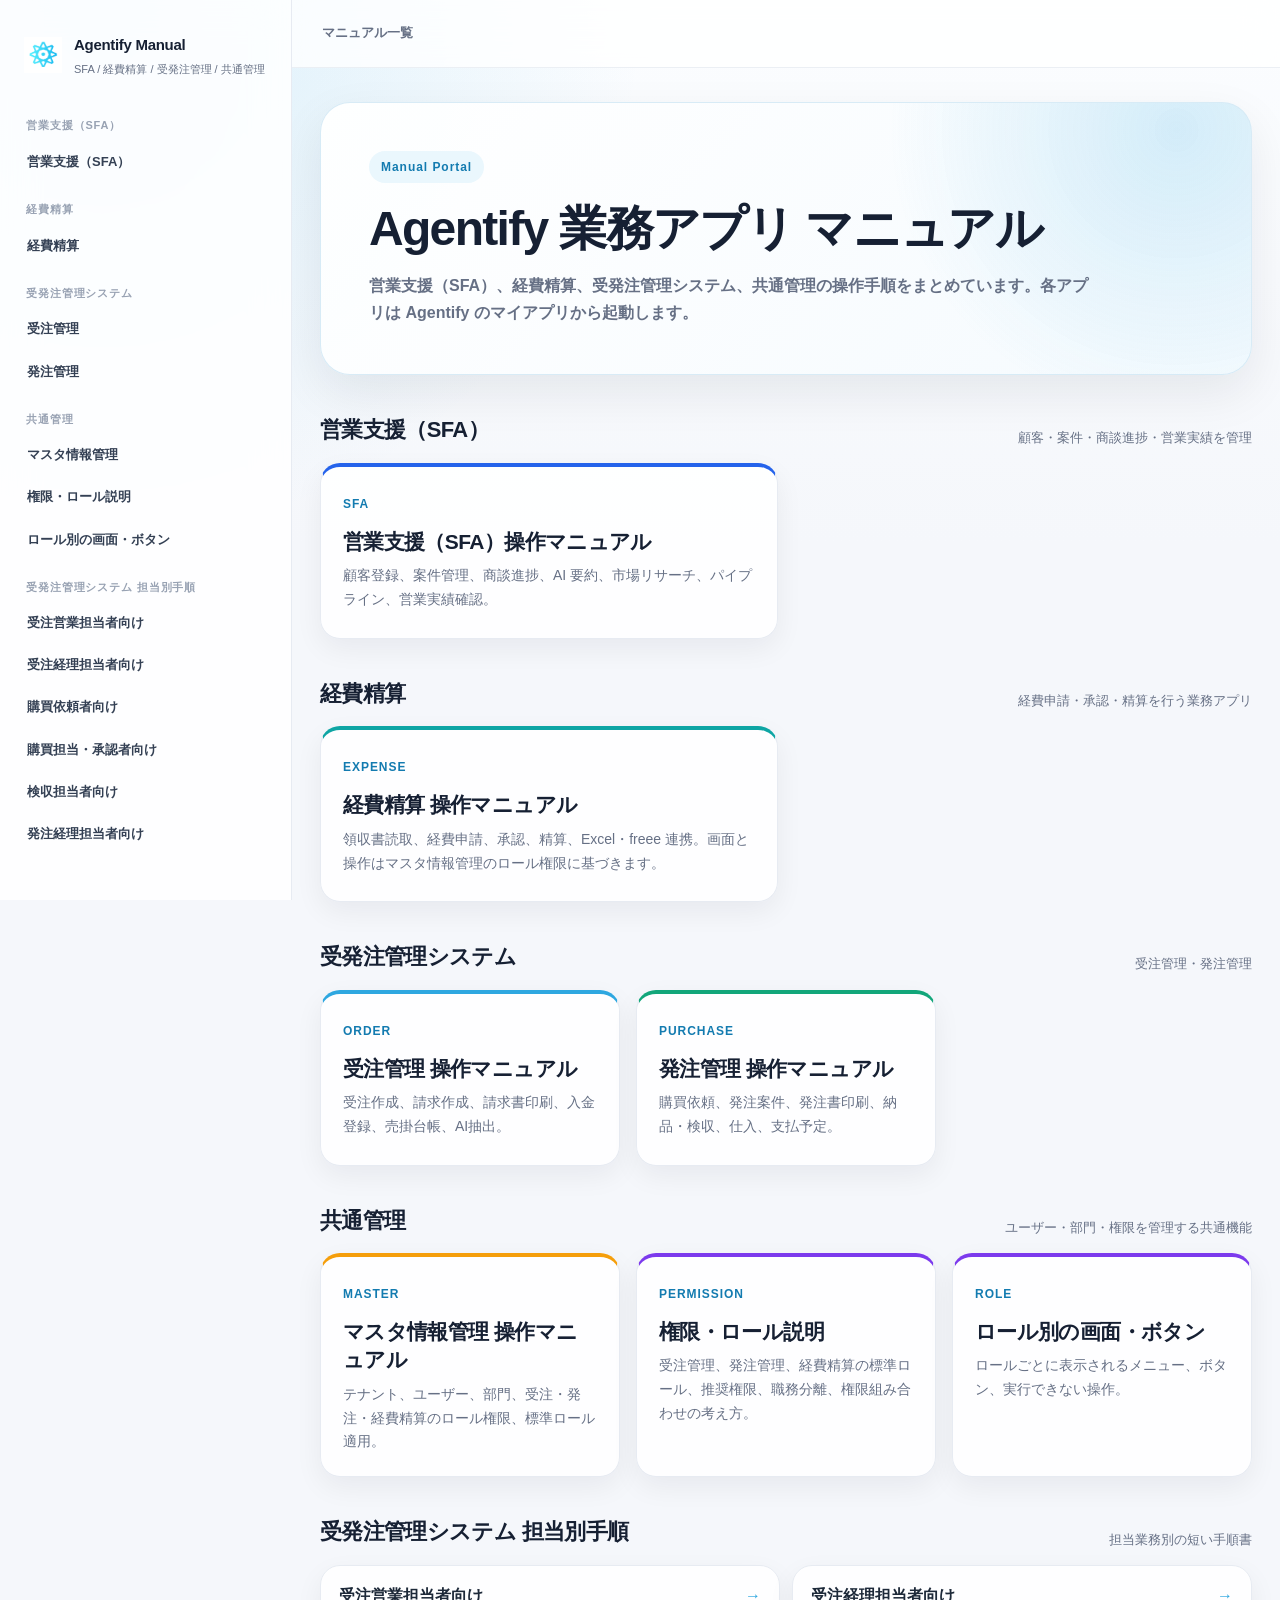
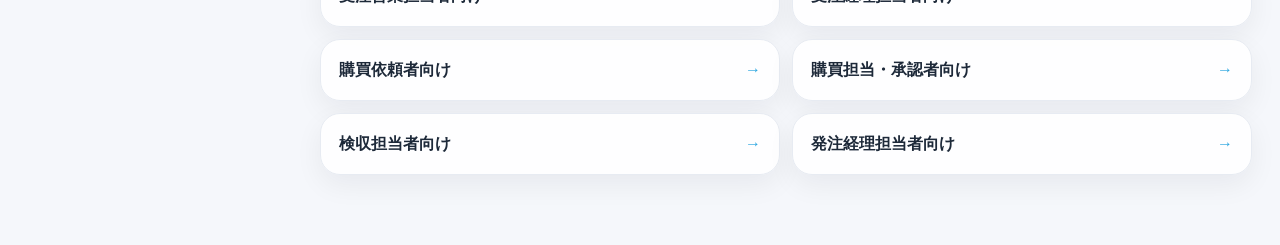
==== commit ce5d2ae5: "keihi update" ====
--- a/manuals/index.html
+++ b/manuals/index.html
@@ -10,28 +10,28 @@
   <div class="shell">
     <aside class="sidebar">
       <a class="brand" href="./index.html">
-        <span class="brand-mark">A</span>
+        <img class="brand-logo" src="./logo.png" alt="Agentify">
         <span>
           <strong>Agentify Manual</strong>
-          <small>受発注管理 / 経費精算 / 共通管理 / SFA</small>
+          <small>SFA / 経費精算 / 受発注管理 / 共通管理</small>
         </span>
       </a>
 
       <nav class="nav" aria-label="マニュアルメニュー">
+        <p class="nav-label">営業支援（SFA）</p>
+        <a href="#/sfa-management-manual.md" data-doc="sfa-management-manual.md">営業支援（SFA）</a>
+
+        <p class="nav-label">経費精算</p>
+        <a href="#/expense-management-manual.md" data-doc="expense-management-manual.md">経費精算</a>
+
         <p class="nav-label">受発注管理システム</p>
         <a href="#/order-management-manual.md" data-doc="order-management-manual.md">受注管理</a>
         <a href="#/purchase-management-manual.md" data-doc="purchase-management-manual.md">発注管理</a>
-
-        <p class="nav-label">経費精算</p>
-        <a href="#/expense-management-manual.md" data-doc="expense-management-manual.md">経費精算</a>
 
         <p class="nav-label">共通管理</p>
         <a href="#/master-management-manual.md" data-doc="master-management-manual.md">マスタ情報管理</a>
         <a href="#/role-permission-guide.md" data-doc="role-permission-guide.md">権限・ロール説明</a>
         <a href="#/role-based-operation-guide.md" data-doc="role-based-operation-guide.md">ロール別の画面・ボタン</a>
-
-        <p class="nav-label">営業支援（SFA）</p>
-        <a href="#/sfa-management-manual.md" data-doc="sfa-management-manual.md">営業支援（SFA）</a>
 
         <p class="nav-label">受発注管理システム 担当別手順</p>
         <a href="#/quick-guides/order-sales-quick-guide.md" data-doc="quick-guides/order-sales-quick-guide.md">受注営業担当者向け</a>
@@ -54,7 +54,31 @@
         <div class="hero">
           <span class="eyebrow">Manual Portal</span>
           <h1>Agentify 業務アプリ マニュアル</h1>
-          <p>受発注管理システム、経費精算、共通管理、営業支援（SFA）の操作手順をまとめています。各アプリは Agentify のマイアプリから起動します。</p>
+          <p>営業支援（SFA）、経費精算、受発注管理システム、共通管理の操作手順をまとめています。各アプリは Agentify のマイアプリから起動します。</p>
+        </div>
+
+        <div class="section-title">
+          <span>営業支援（SFA）</span>
+          <small>顧客・案件・商談進捗・営業実績を管理</small>
+        </div>
+        <div class="card-grid compact">
+          <a class="doc-card accent-sfa" href="#/sfa-management-manual.md">
+            <span>SFA</span>
+            <strong>営業支援（SFA）操作マニュアル</strong>
+            <p>顧客登録、案件管理、商談進捗、AI 要約、市場リサーチ、パイプライン、営業実績確認。</p>
+          </a>
+        </div>
+
+        <div class="section-title">
+          <span>経費精算</span>
+          <small>経費申請・承認・精算を行う業務アプリ</small>
+        </div>
+        <div class="card-grid compact">
+          <a class="doc-card accent-expense" href="#/expense-management-manual.md">
+            <span>Expense</span>
+            <strong>経費精算 操作マニュアル</strong>
+            <p>領収書読取、経費申請、承認、精算、Excel・freee 連携。画面と操作はマスタ情報管理のロール権限に基づきます。</p>
+          </a>
         </div>
 
         <div class="section-title">
@@ -71,18 +95,6 @@
             <span>Purchase</span>
             <strong>発注管理 操作マニュアル</strong>
             <p>購買依頼、発注案件、発注書印刷、納品・検収、仕入、支払予定。</p>
-          </a>
-        </div>
-
-        <div class="section-title">
-          <span>経費精算</span>
-          <small>経費申請・承認・精算を行う業務アプリ</small>
-        </div>
-        <div class="card-grid compact">
-          <a class="doc-card accent-expense" href="#/expense-management-manual.md">
-            <span>Expense</span>
-            <strong>経費精算 操作マニュアル</strong>
-            <p>領収書読取、経費申請、承認、精算、Excel・freee 連携。画面と操作はマスタ情報管理のロール権限に基づきます。</p>
           </a>
         </div>
 
@@ -109,18 +121,6 @@
         </div>
 
         <div class="section-title">
-          <span>営業支援（SFA）</span>
-          <small>顧客・案件・商談進捗・営業実績を管理</small>
-        </div>
-        <div class="card-grid compact">
-          <a class="doc-card accent-sfa" href="#/sfa-management-manual.md">
-            <span>SFA</span>
-            <strong>営業支援（SFA）操作マニュアル</strong>
-            <p>顧客登録、案件管理、商談進捗、AI 要約、市場リサーチ、パイプライン、営業実績確認。</p>
-          </a>
-        </div>
-
-        <div class="section-title">
           <span>受発注管理システム 担当別手順</span>
           <small>担当業務別の短い手順書</small>
         </div>
--- a/manuals/manual-site.css
+++ b/manuals/manual-site.css
@@ -62,6 +62,13 @@
   background: linear-gradient(135deg, var(--blue), var(--blue-dark));
   font-weight: 900;
   box-shadow: 0 12px 26px rgba(46, 167, 224, 0.28);
+}
+
+.brand-logo {
+  width: 38px;
+  height: 38px;
+  object-fit: contain;
+  flex: 0 0 auto;
 }
 
 .brand strong {
